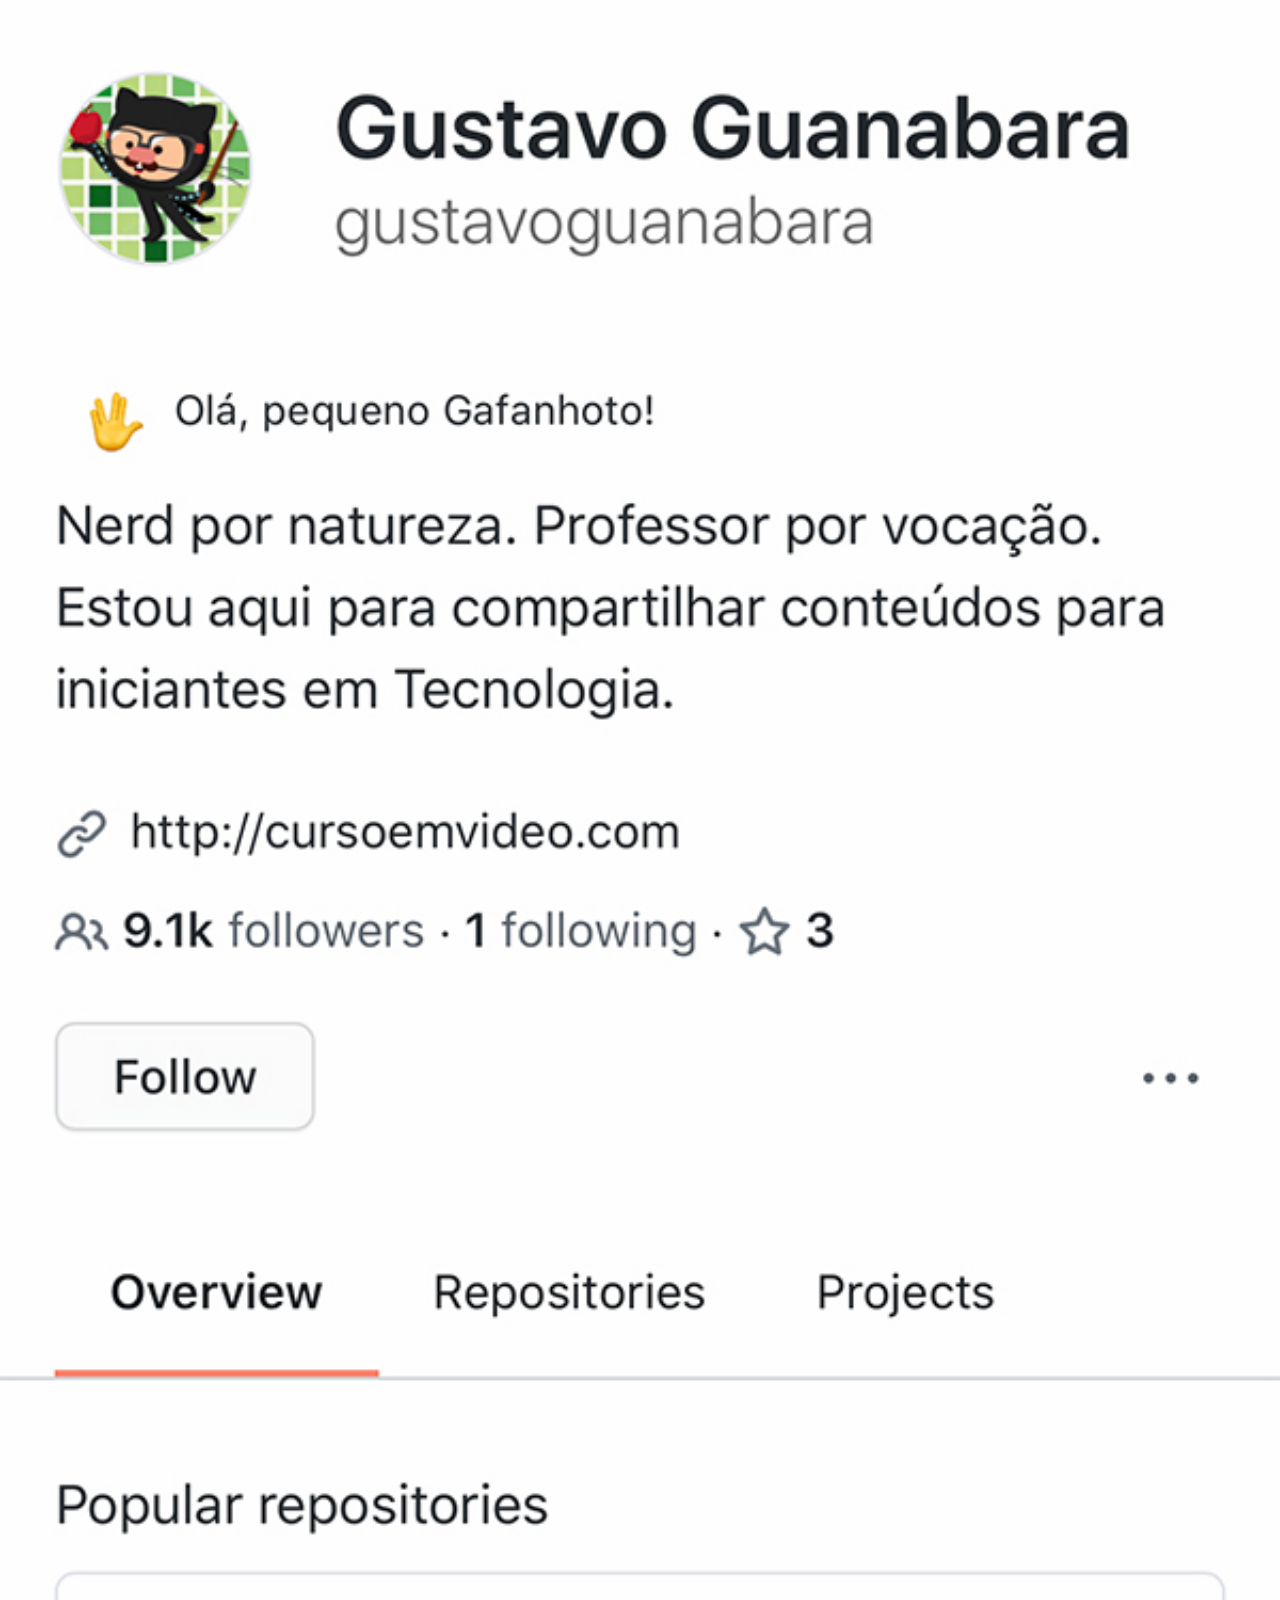
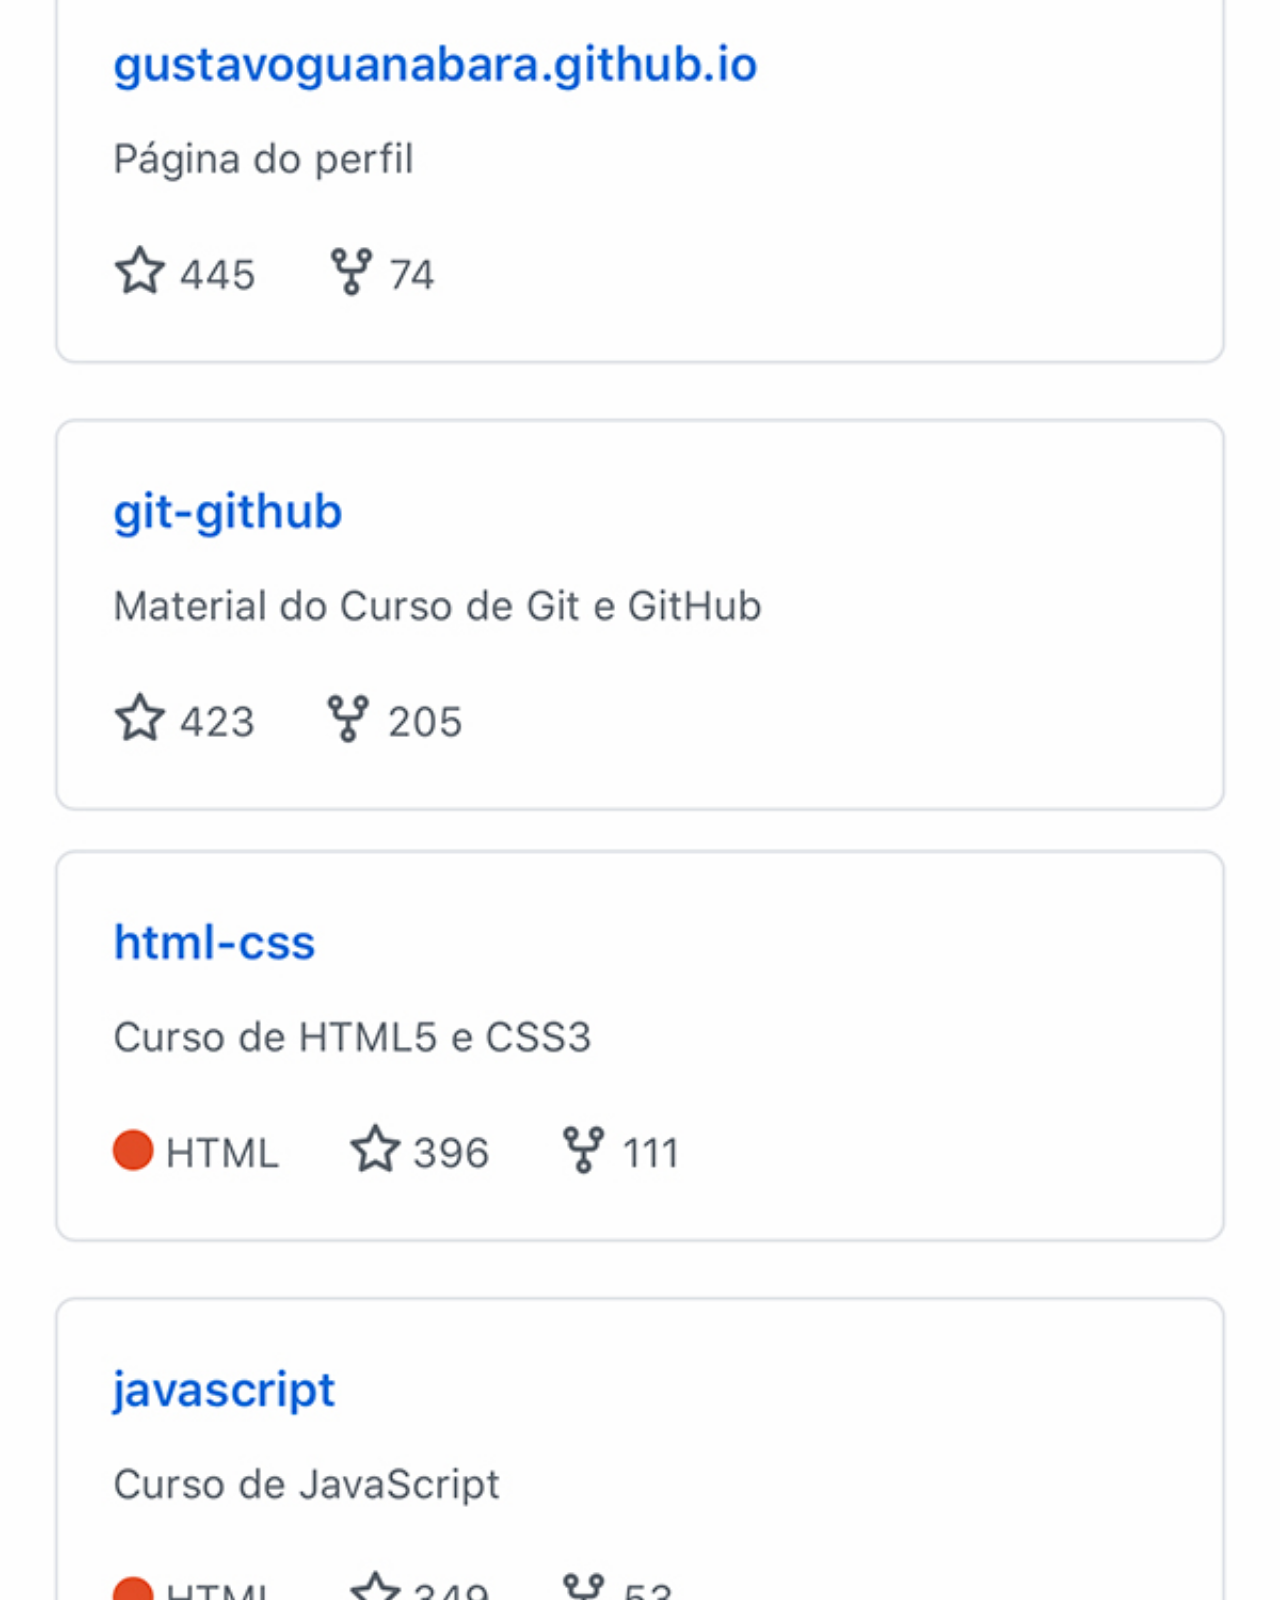
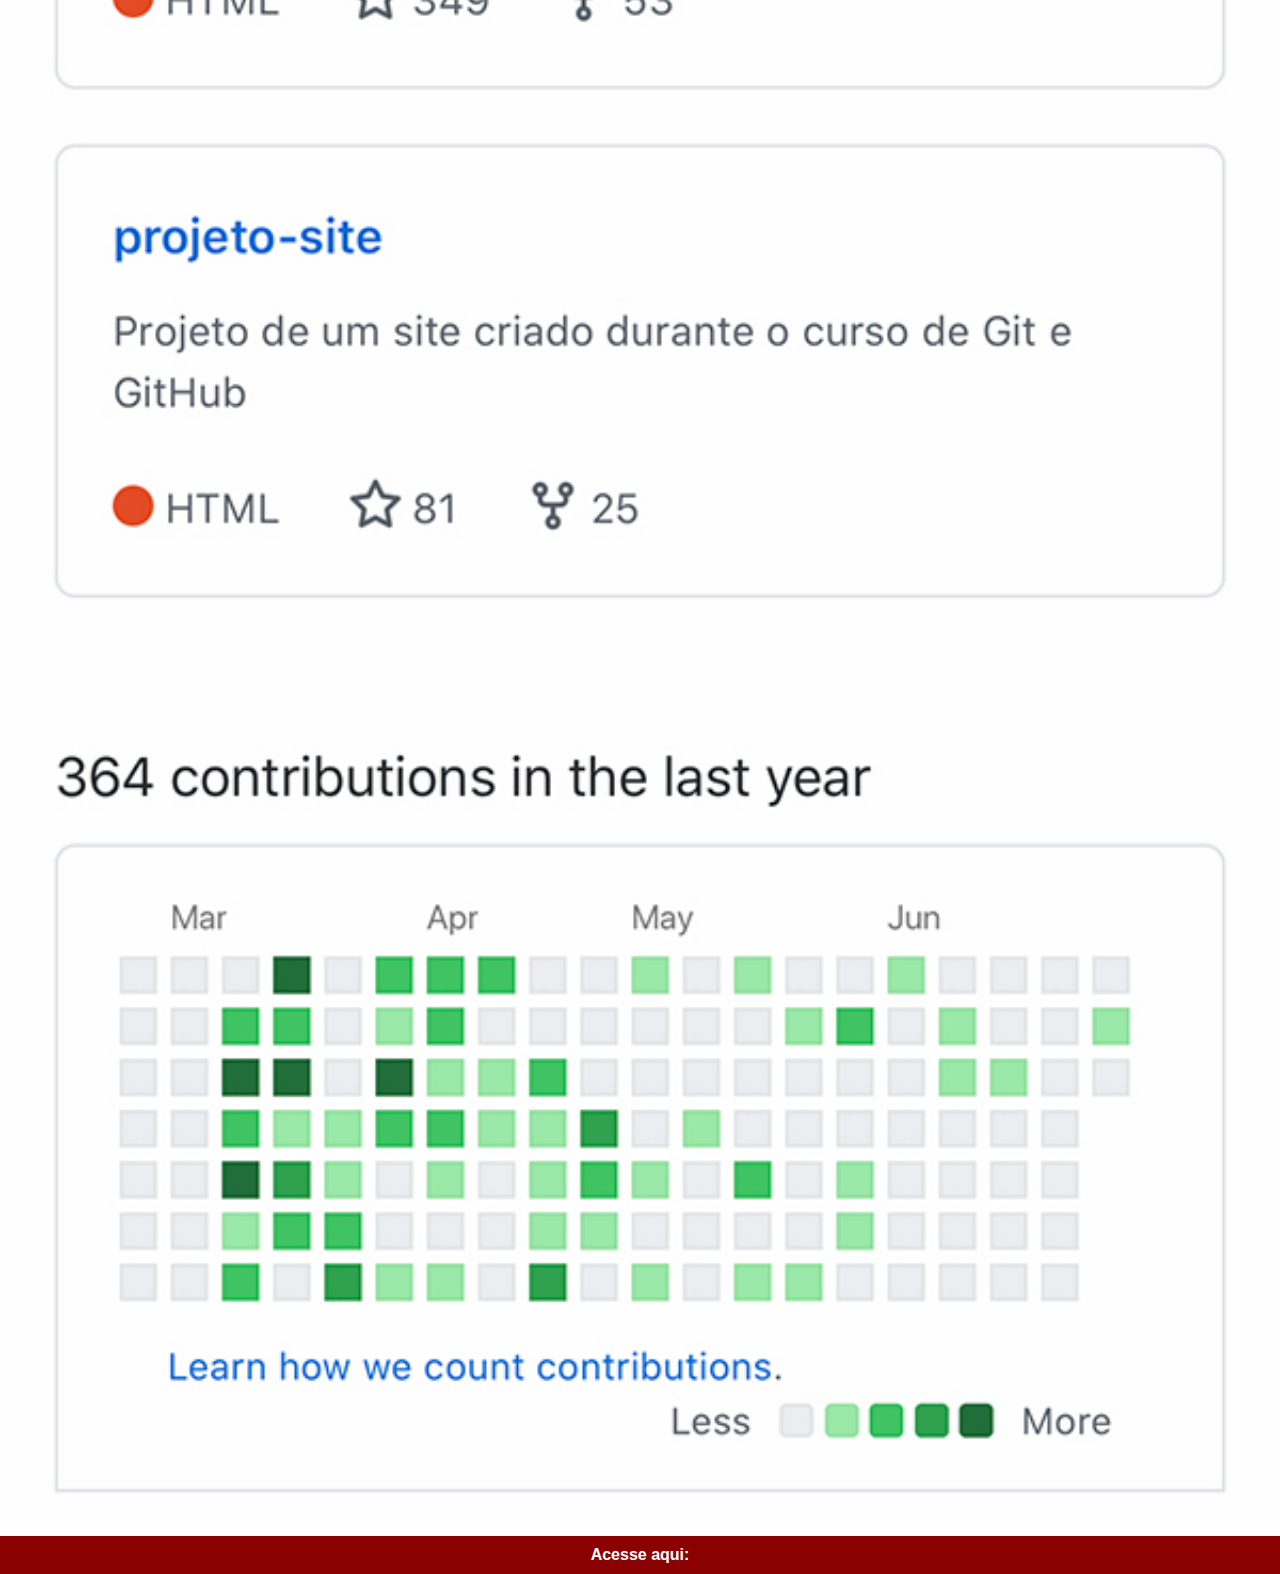
==== github.html @ bf3bd47a "Atualizado Site-Rede-Social" ====
<!DOCTYPE html>
<html lang="pt-br">
<head>
    <meta charset="UTF-8">
    <meta name="viewport" content="width=device-width, initial-scale=1.0">
    <title>Github</title>
    <link rel="stylesheet" href="estilos/redes.css">
</head>
<body>
    <img src="imagens/tela-github.jpg" alt="Github">
    <a href="https://github.com/BrunoTolentino" target="_blank">Acesse aqui:</a>
</body>
</html>
---- estilos/redes.css ----
@charset "UTF-8";
*{
    margin: 0px;
    padding: 0px;
    font-family: Arial, Helvetica, sans-serif;
}
::-webkit-scrollbar{
    width: 0px;
    height: 0px;
}
img{
    width: 100vw;
}
a{
    display: block;
    padding: 10px;
    font-weight: bolder;
    text-align: center;
    text-decoration: none;
    background-color: darkred;
    color: white;
}
a:hover{
    text-decoration: underline;
    text-shadow: 1px 1px 1px rgba(255, 255, 255, 0.486);
}
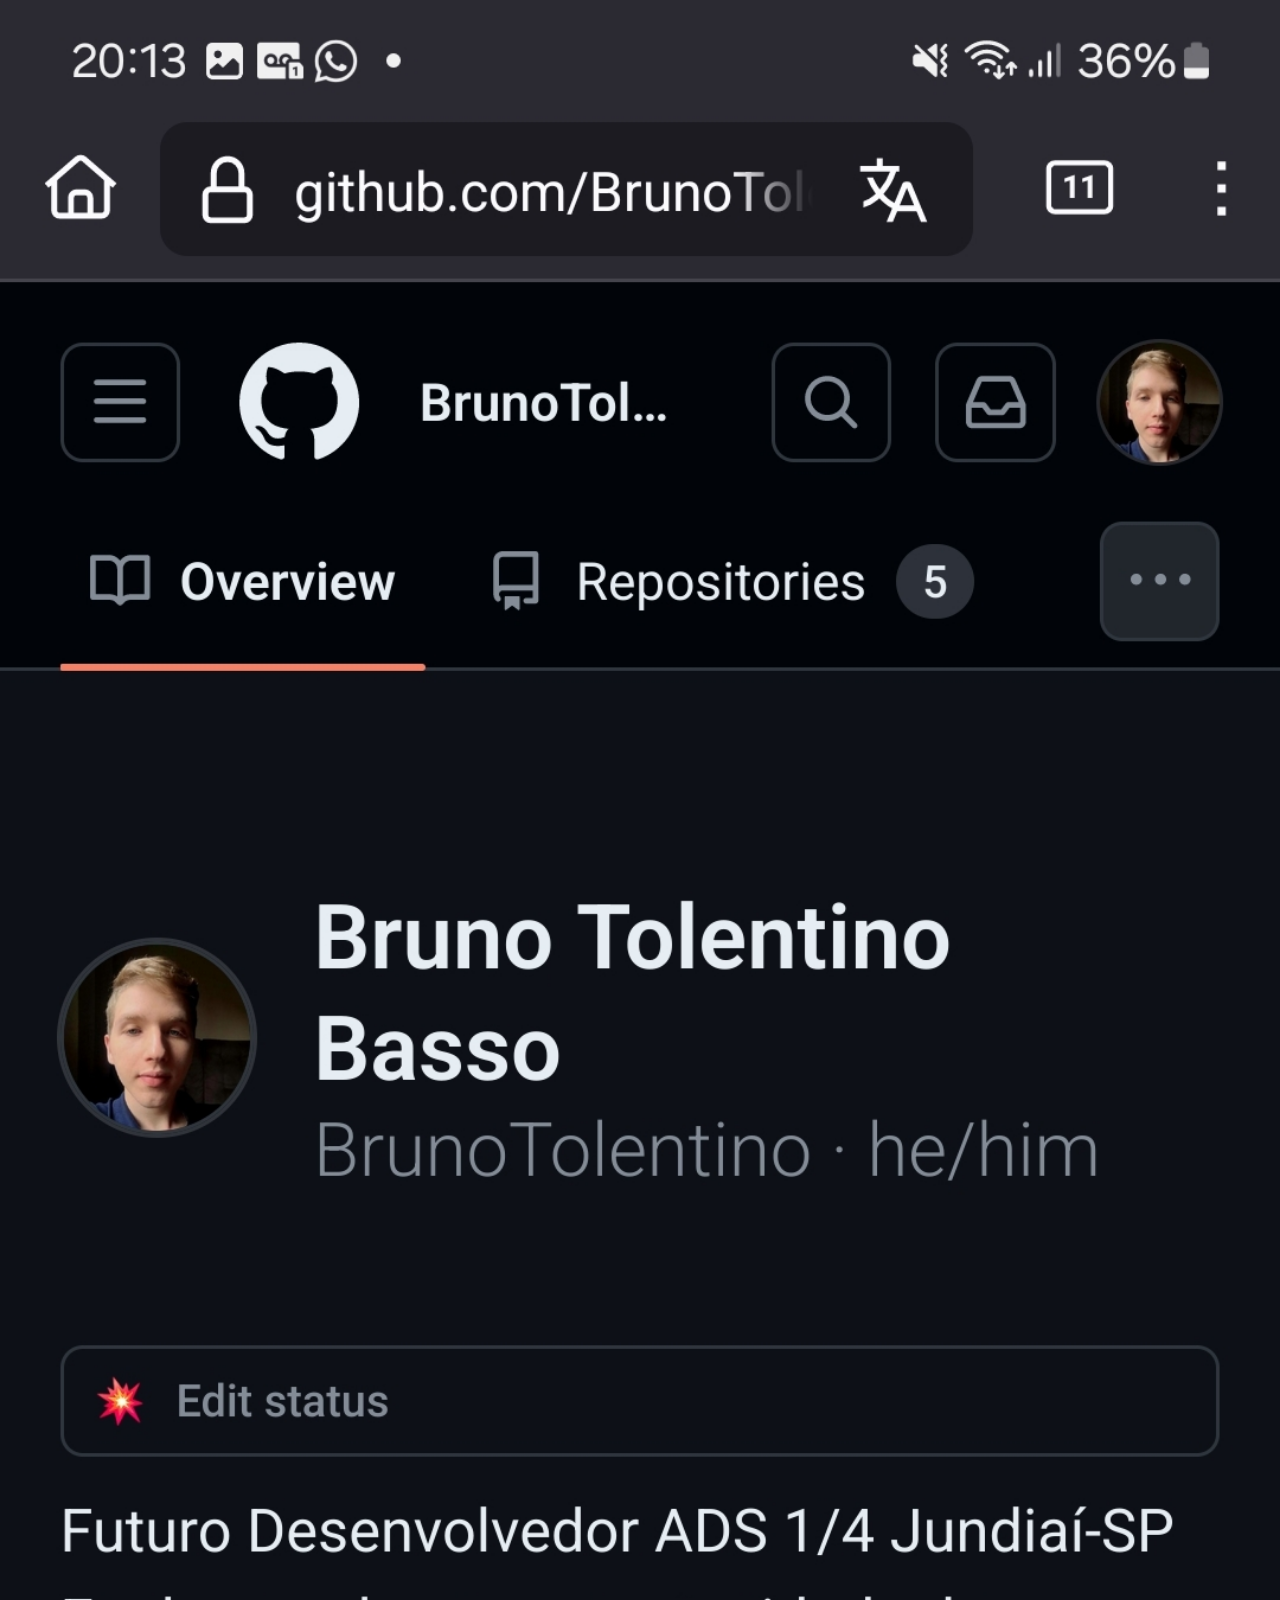
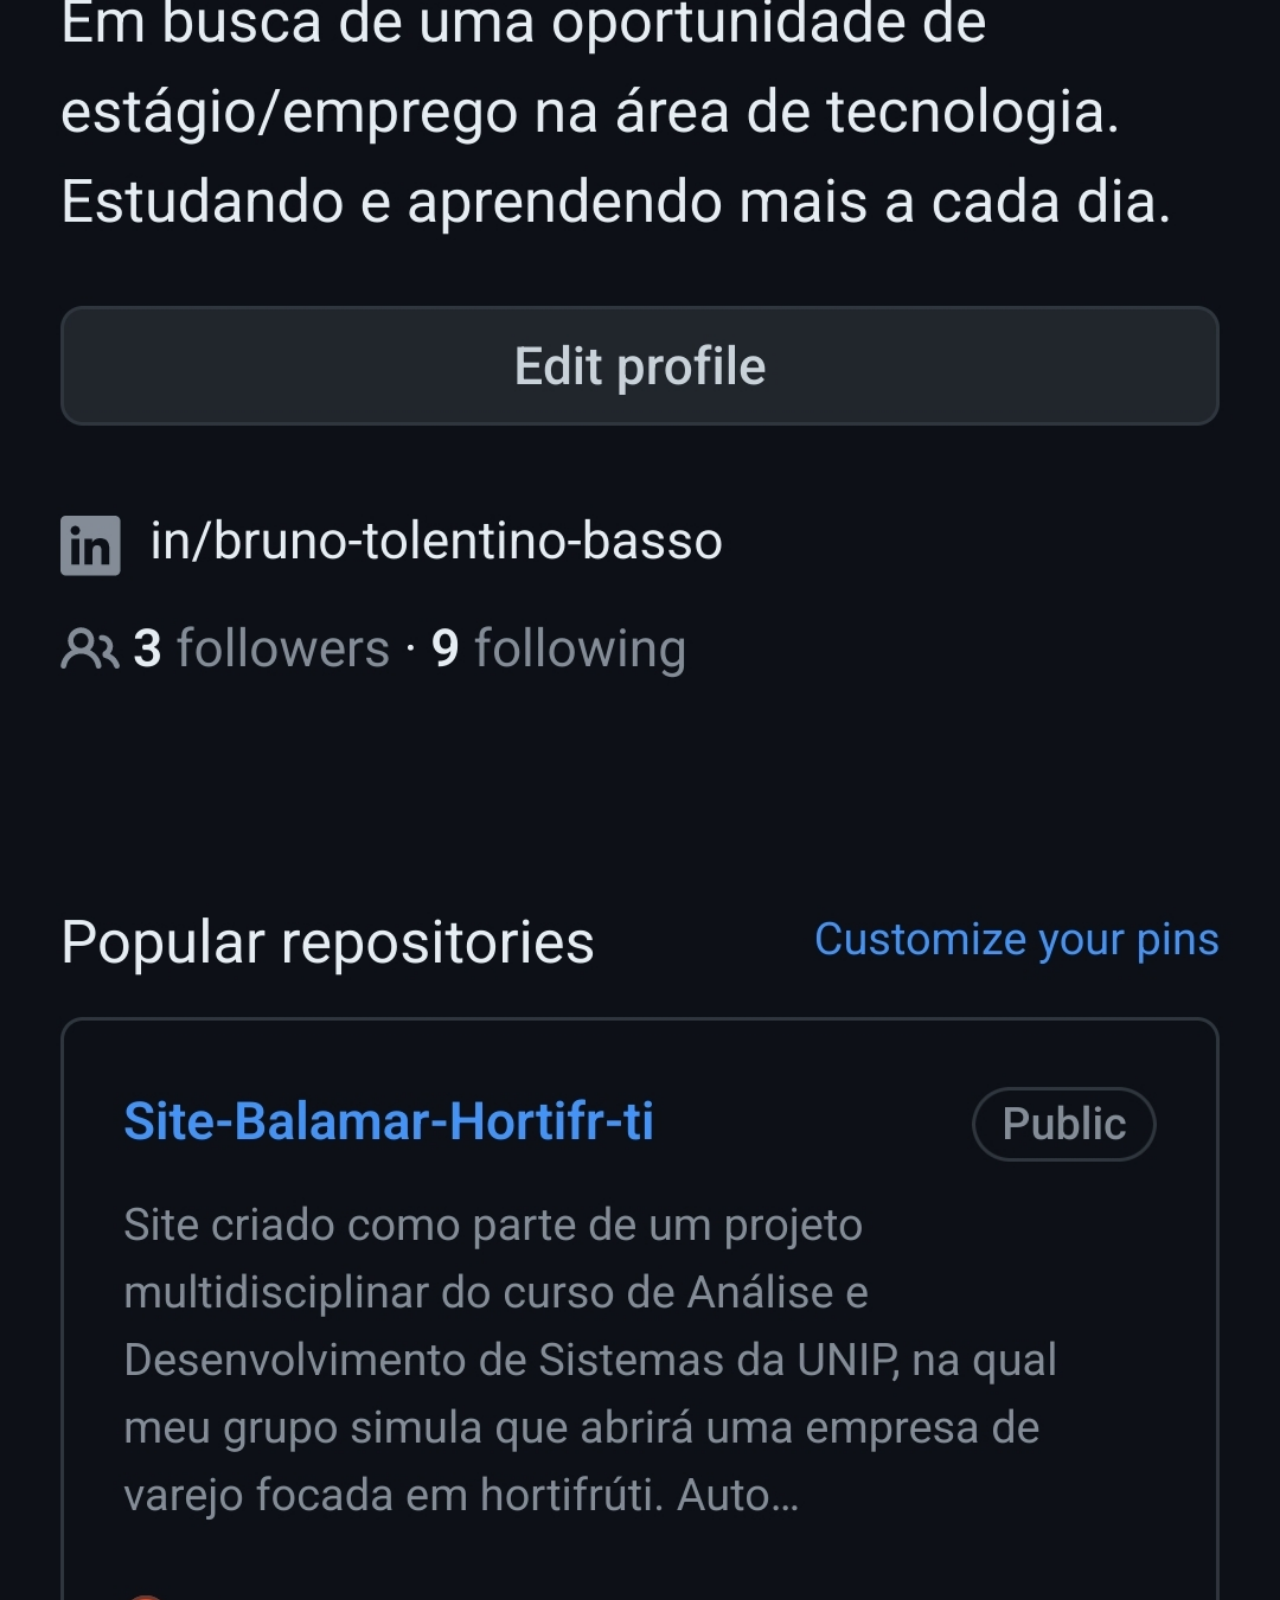
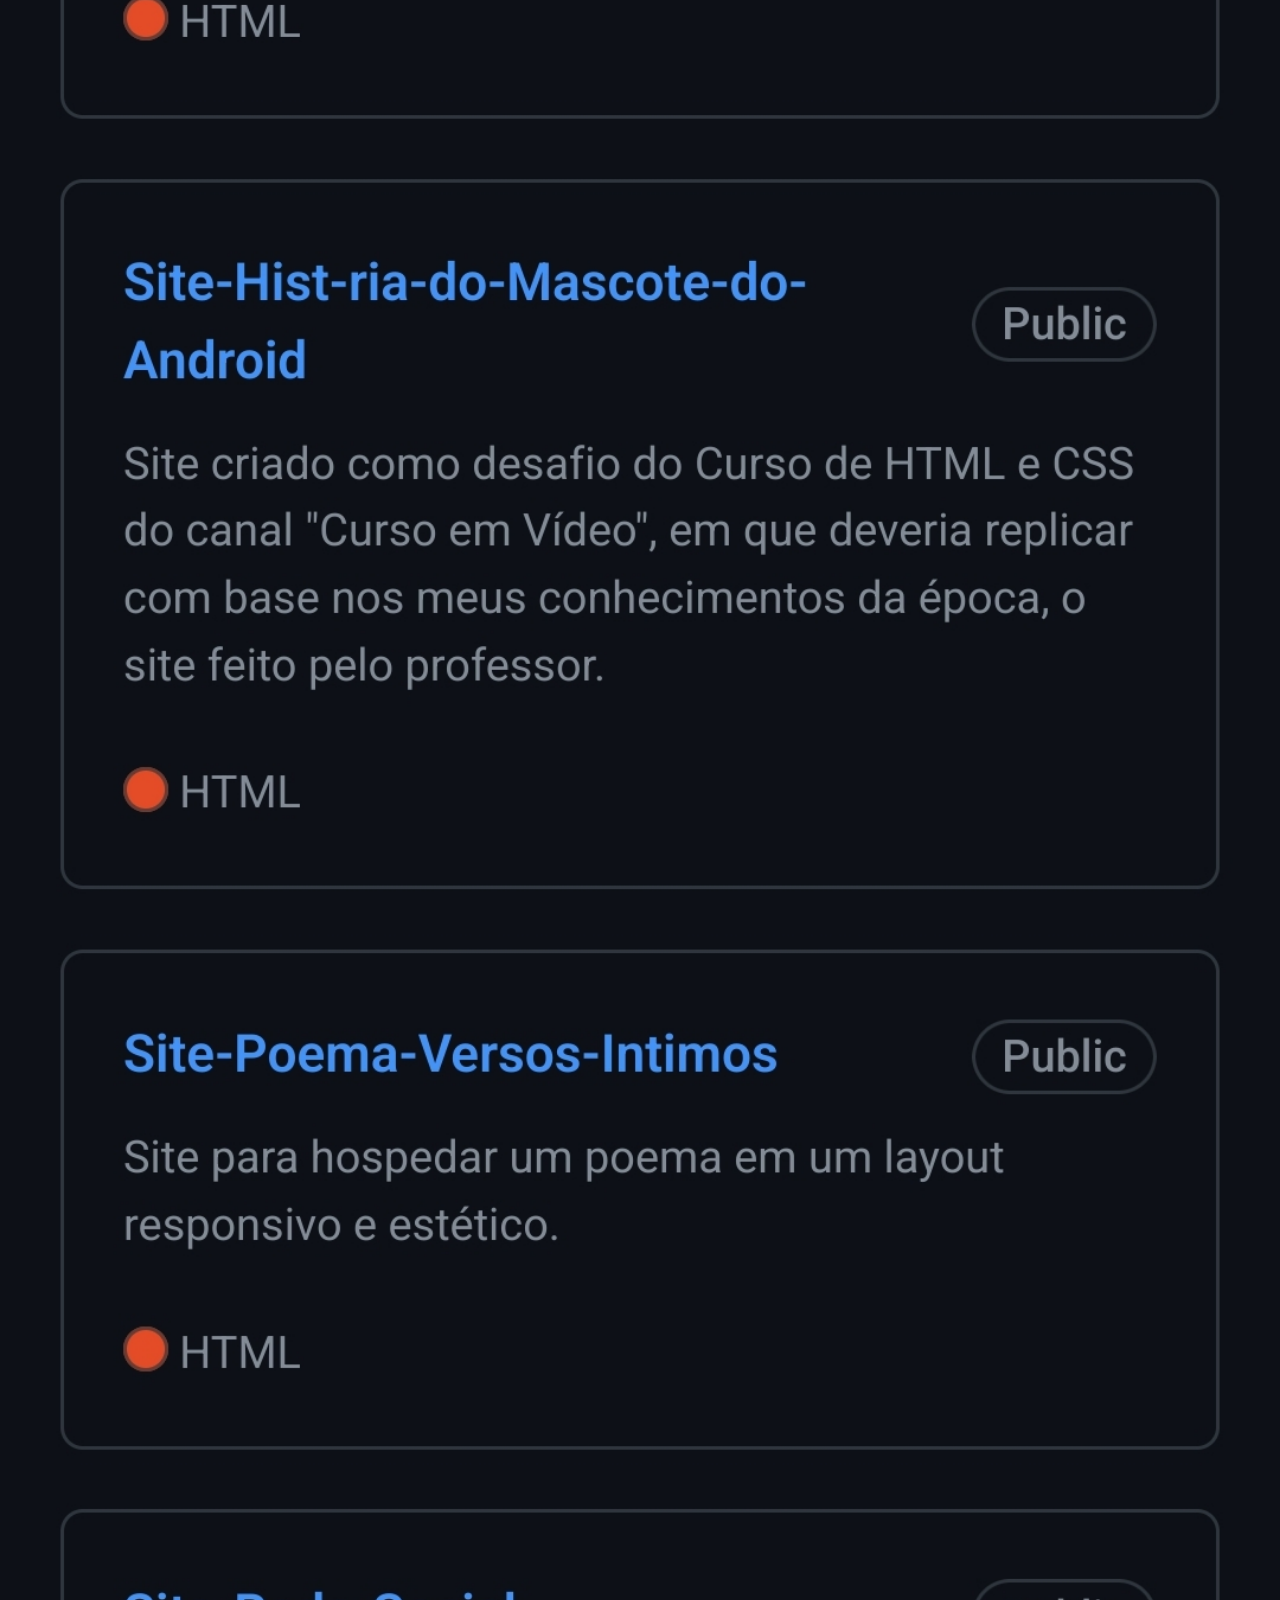
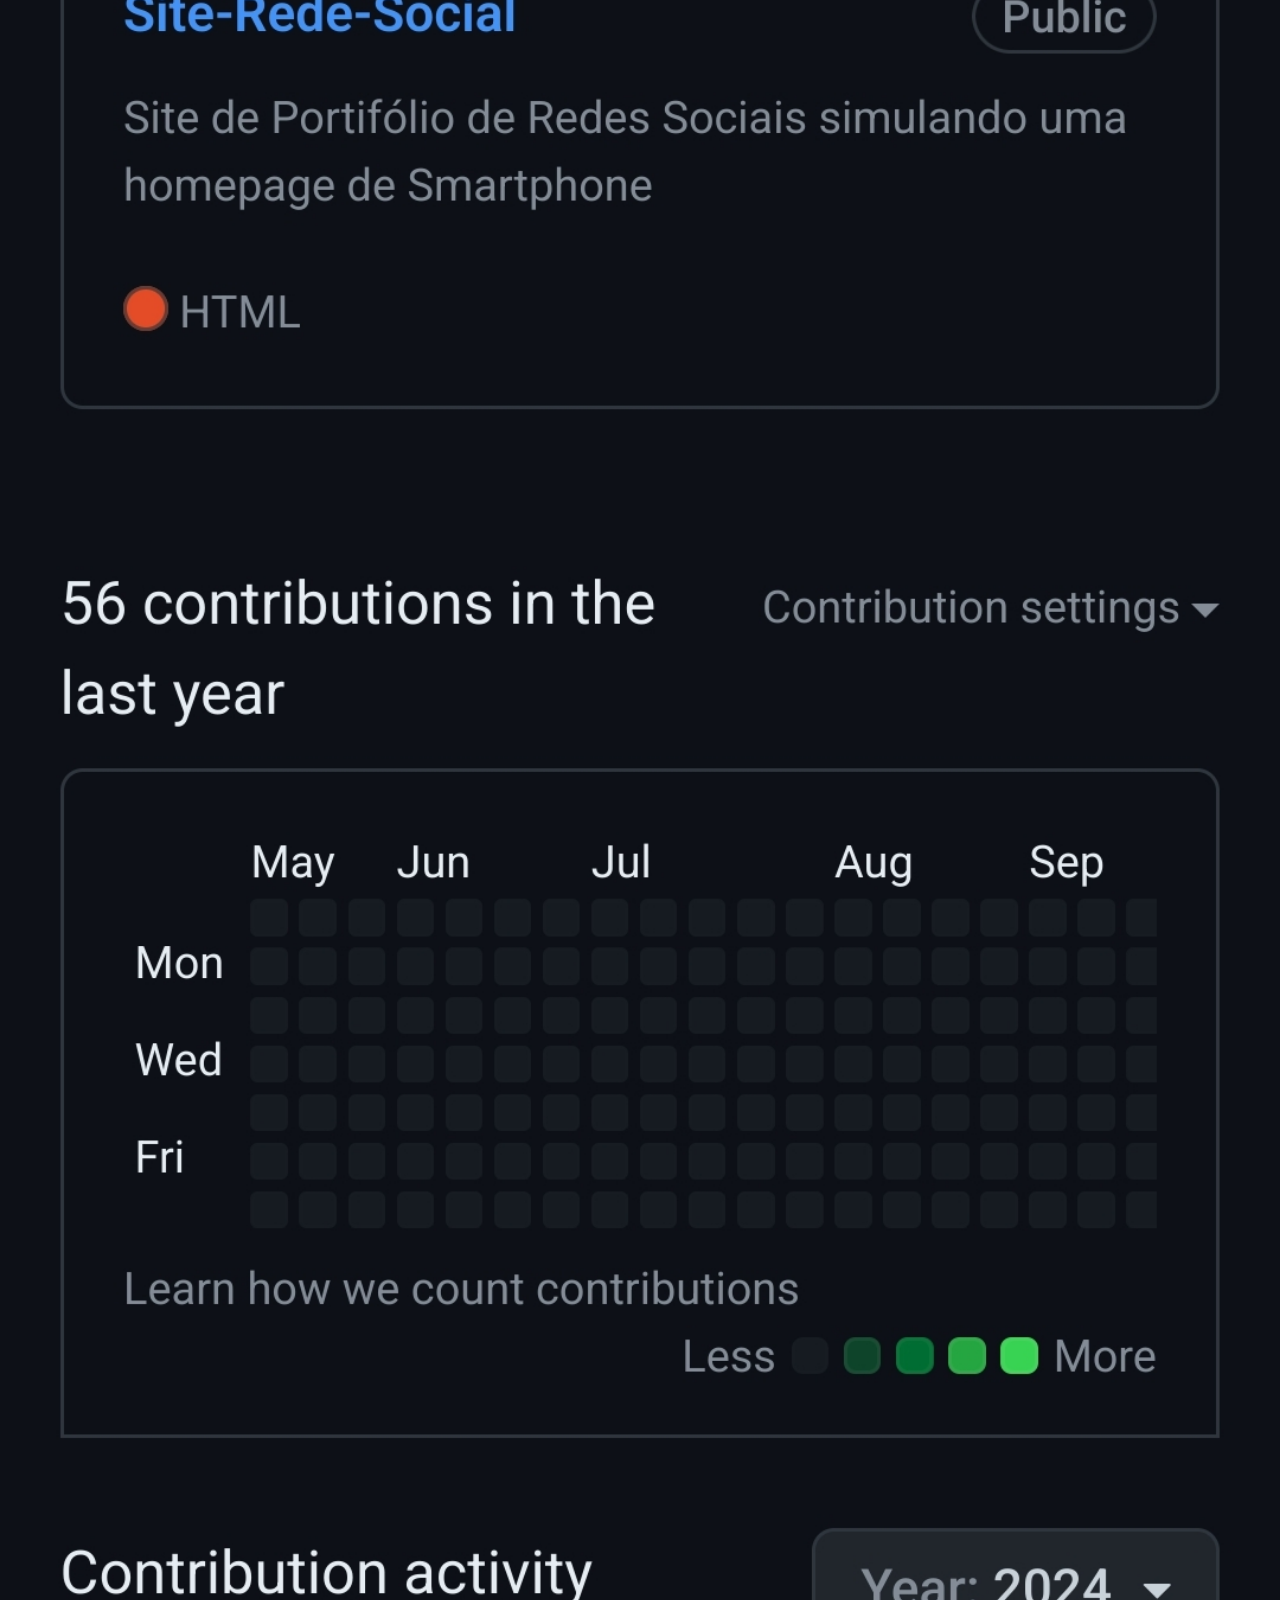
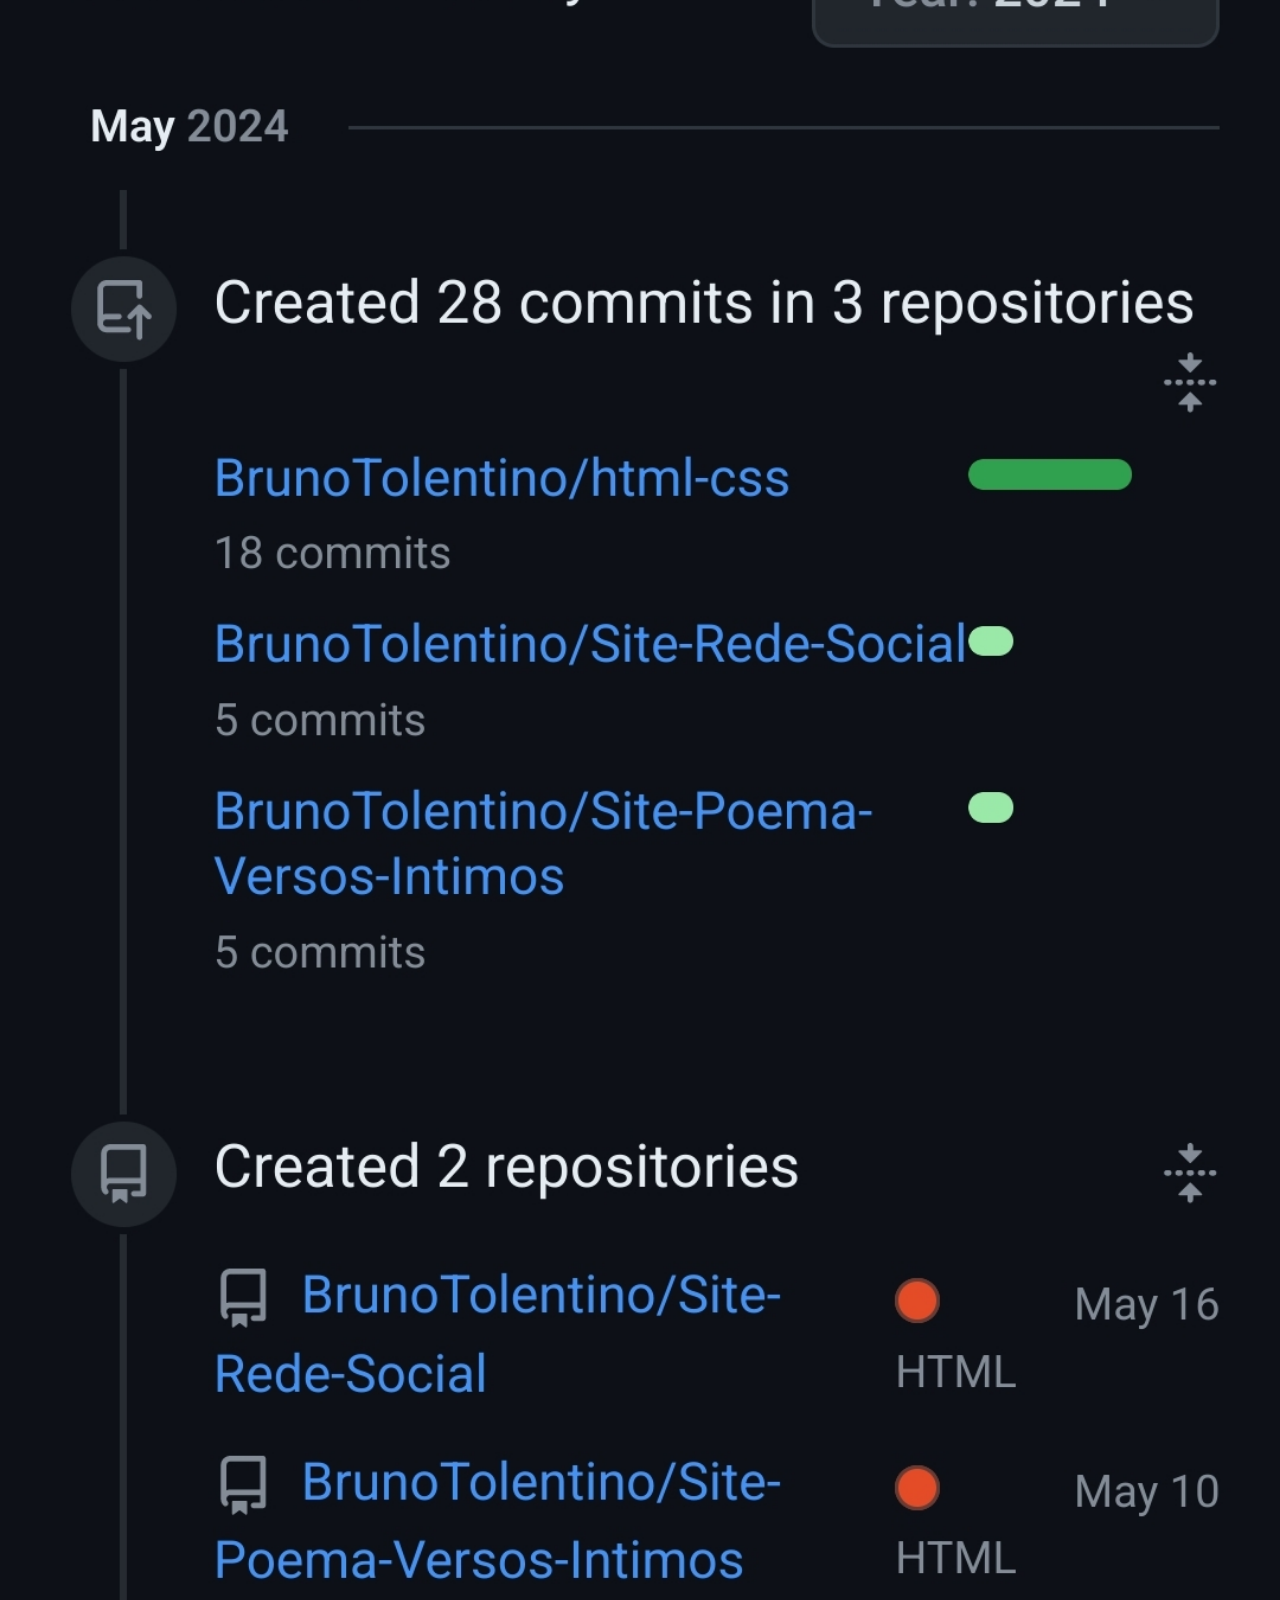
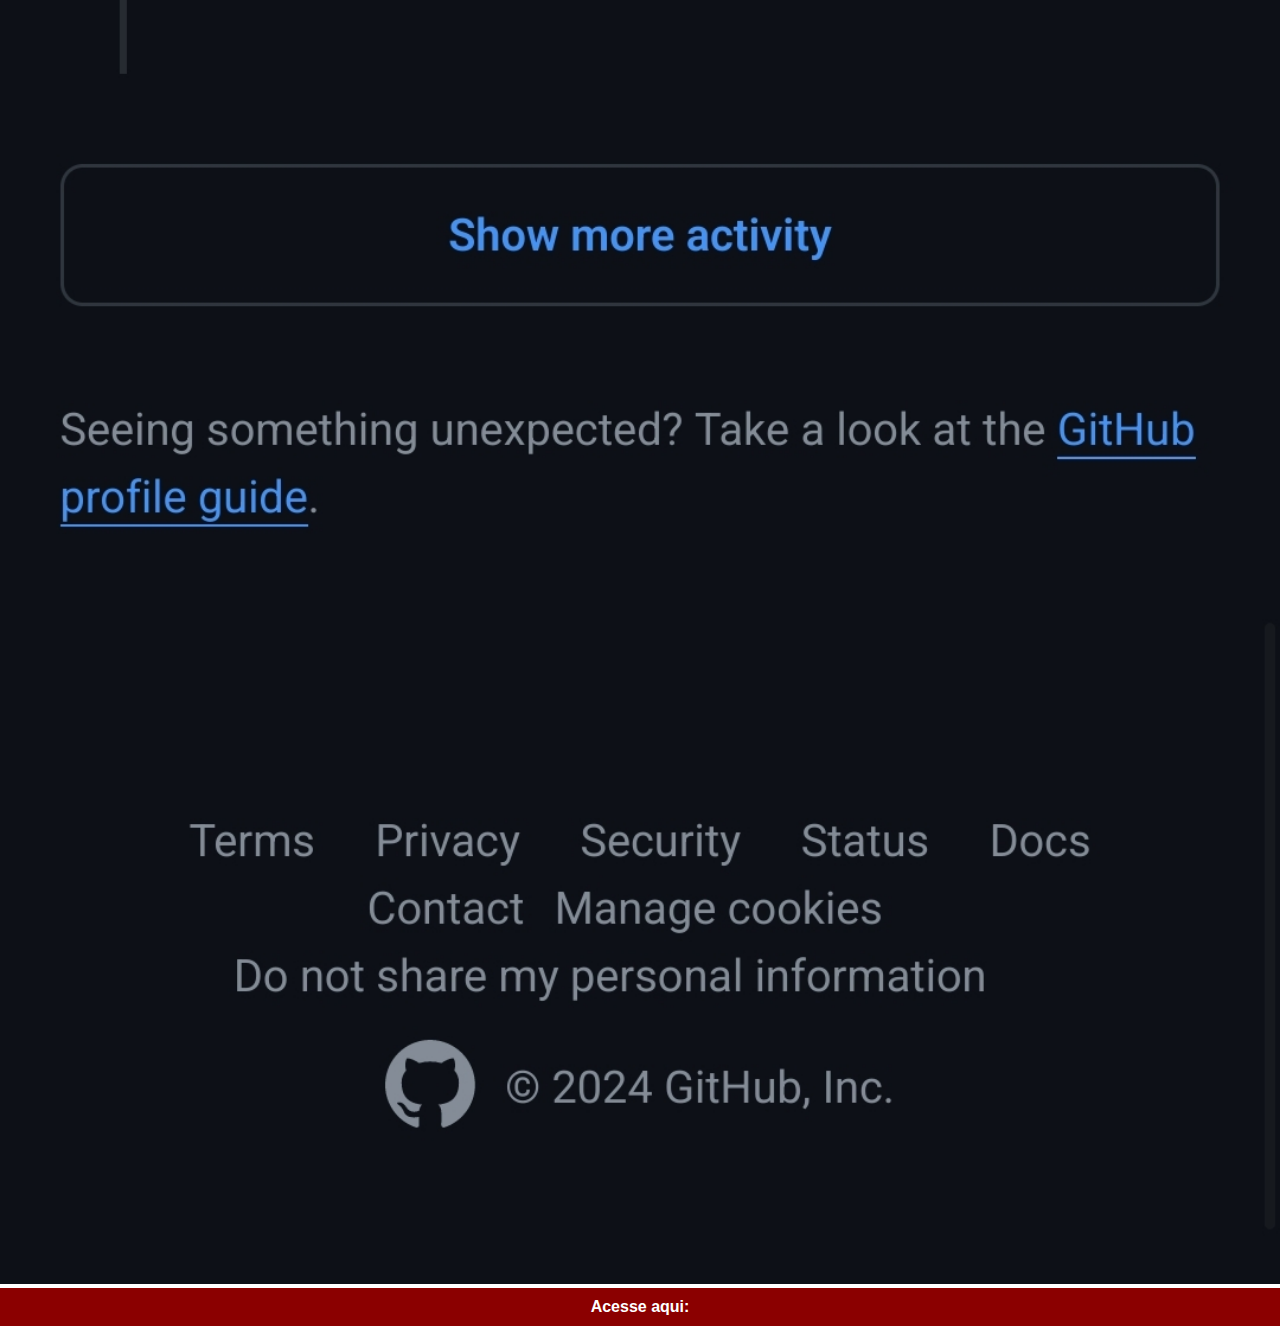
==== commit 1019d21b: "atualizado imagens de fundo" ====
--- a/github.html
+++ b/github.html
@@ -7,7 +7,7 @@
     <link rel="stylesheet" href="estilos/redes.css">
 </head>
 <body>
-    <img src="imagens/tela-github.jpg" alt="Github">
+    <img src="imagens/tela-githubp.jpg" alt="Github">
     <a href="https://github.com/BrunoTolentino" target="_blank">Acesse aqui:</a>
 </body>
 </html>